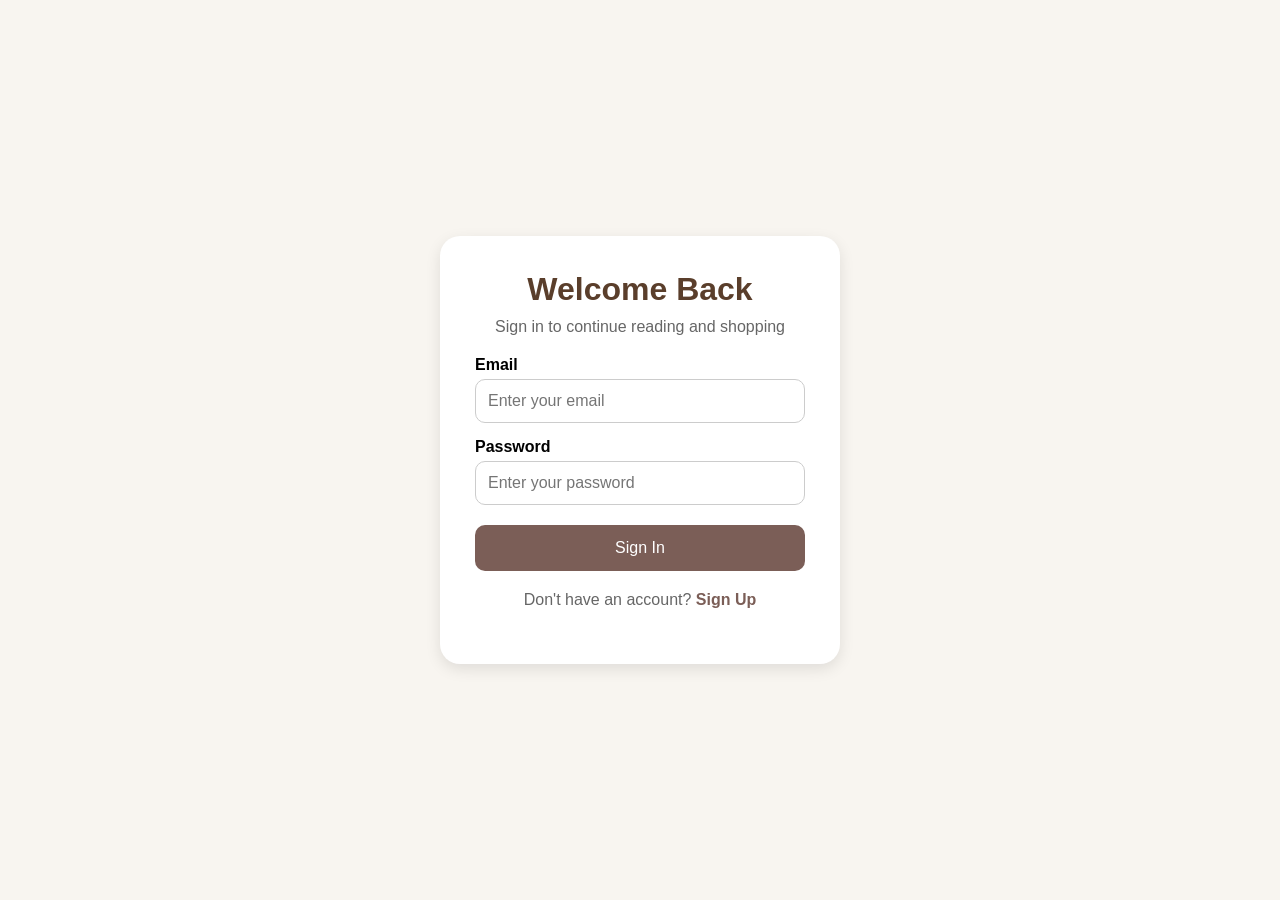
==== Sign in.html @ e0cd0b1d "Add files via upload" ====
<!DOCTYPE html>
<html lang="en">
<head>
    <meta charset="UTF-8">
    <meta name="viewport" content="width=device-width, initial-scale=1.0">
    <title>Sign In</title>
    <link rel="stylesheet" href="Sign in.css">
</head>
<body>

<div class="container">

    <h1>Welcome Back</h1>
    <p>Sign in to continue reading and shopping</p>

    <form>

        <label>Email</label>
        <input type="email" placeholder="Enter your email">

        <label>Password</label>
        <input type="password" placeholder="Enter your password">

        <button type="submit">Sign In</button>

    </form>

    <p class="account">
        Don't have an account?
        <a href="signup.html">Sign Up</a>
    </p>

</div>

</body>
</html>
---- Sign in.css ----
*{
    margin:0;
    padding:0;
    box-sizing:border-box;
}

body{
    font-family: Arial, sans-serif;
    background-color:#f8f5f0;
    display:flex;
    justify-content:center;
    align-items:center;
    min-height:100vh;
}

.container{
    background:white;
    width:400px;
    padding:35px;
    border-radius:20px;
    box-shadow:0 5px 15px rgba(0,0,0,0.1);
}

.container h1{
    text-align:center;
    color:#5a3e2b;
    margin-bottom:10px;
}

.container p{
    text-align:center;
    color:#666;
    margin-bottom:20px;
}

label{
    display:block;
    margin-top:15px;
    margin-bottom:5px;
    font-weight:bold;
}

input{
    width:100%;
    padding:12px;
    border:1px solid #ccc;
    border-radius:10px;
    font-size:16px;
}

button{
    width:100%;
    padding:14px;
    margin-top:20px;
    border:none;
    border-radius:10px;
    background:#7b5e57;
    color:white;
    font-size:16px;
    cursor:pointer;
}

button:hover{
    background:#5a3e2b;
}

.account{
    margin-top:20px;
}

.account a{
    text-decoration:none;
    color:#7b5e57;
    font-weight:bold;
}

@media(max-width:500px){
    .container{
        width:90%;
    }
}
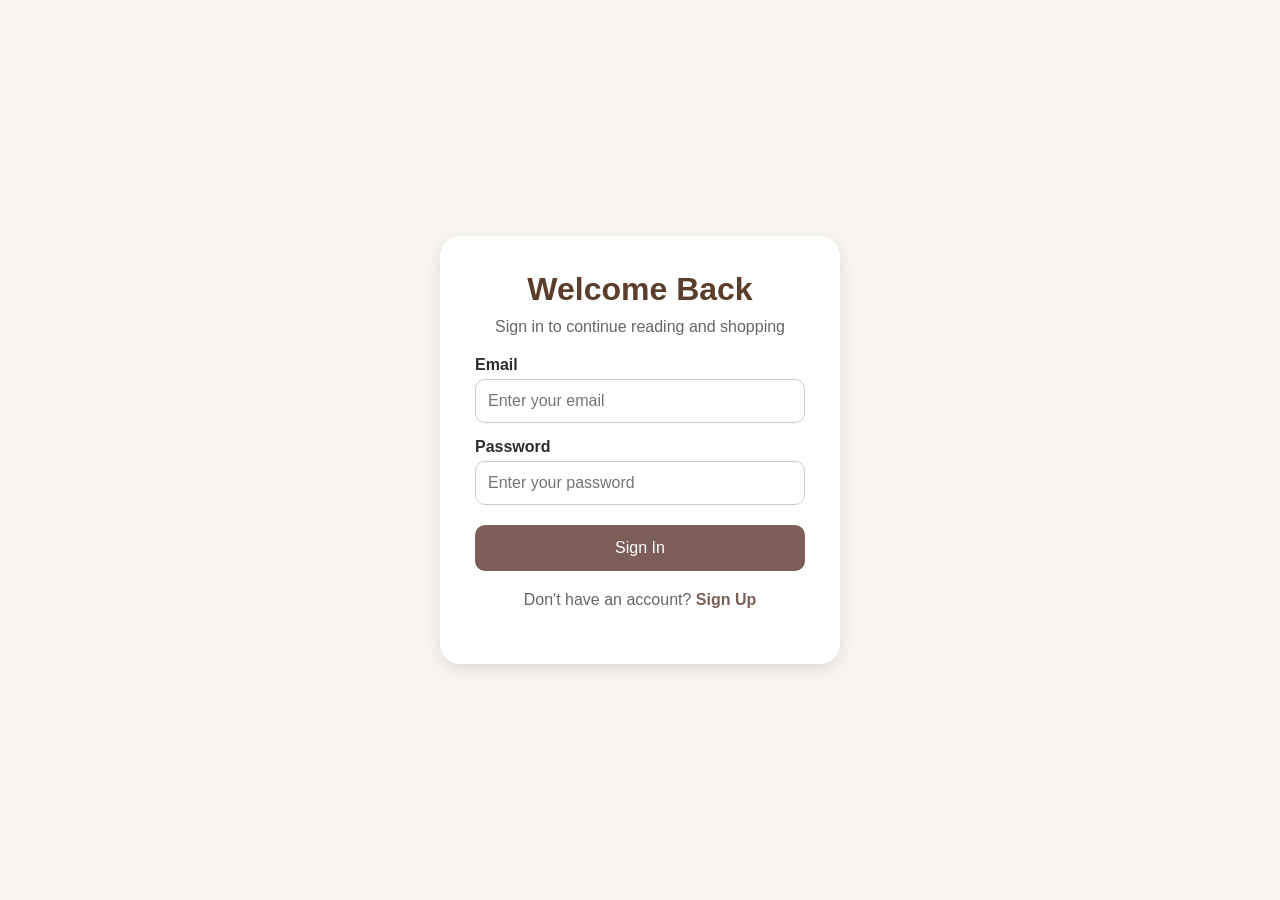
==== commit 26ae12b4: "Add files via upload" ====
--- a/Sign in.html
+++ b/Sign in.html
@@ -6,6 +6,8 @@
     <meta name="viewport" content="width=device-width, initial-scale=1.0">
     <title>Sign In</title>
     <link rel="stylesheet" href="Sign in.css">
+    <link rel="stylesheet" href="style.css">
+</head>
 </head>
 <body>
 
@@ -28,7 +30,7 @@
 
     <p class="account">
         Don't have an account?
-        <a href="signup.html">Sign Up</a>
+        <a href="Sign up.html">Sign Up</a>
     </p>
 
 </div>
--- a/style.css
+++ b/style.css
@@ -0,0 +1,309 @@
+
+*{
+    margin: 0;
+    padding: 0;
+    box-sizing: border-box;
+}
+
+html{
+    scroll-behavior: smooth;
+}
+
+body{
+    font-family: Arial, sans-serif;
+    background-color: #f8f5f0;
+    color: #2d2d2d;
+}
+
+/* Navbar */
+
+header{
+    display: flex;
+    justify-content: space-between;
+    align-items: center;
+    padding: 20px 60px;
+    background-color: #fff;
+    box-shadow: 0 2px 10px rgba(0,0,0,0.08);
+   
+}
+
+.logo h1{
+    color: #5a3e2b;
+}
+
+nav a{
+    text-decoration: none;
+    margin: 0 15px;
+    color: #333;
+    font-weight: 600;
+}
+
+nav a:hover{
+    color: #7b5e57;
+}
+
+.auth{
+    display: flex;
+    gap: 10px;
+}
+
+.btn{
+    background-color: #7b5e57;
+    color: white;
+    border: none;
+    padding: 10px 18px;
+    border-radius: 8px;
+    cursor: pointer;
+    text-decoration: none;
+    display: inline-block;
+}
+
+.btn-outline{
+    background-color: transparent;
+    border: 1px solid #7b5e57;
+    color: #7b5e57;
+    padding: 10px 18px;
+    border-radius: 8px;
+    cursor: pointer;
+    text-decoration: none;
+    display: inline-block;
+}
+
+/* Search */
+
+.img{
+
+     background-image: url(image.jpeg);
+    background-size: cover;
+    background-position: center;
+    background-repeat: no-repeat;  
+
+}
+
+.search{
+    display: flex;
+    justify-content: center;
+    padding: 30px;
+}
+
+.search input{
+    width: 60%;
+    padding: 15px;
+    border: none;
+    border-radius: 30px;
+    box-shadow: 0 2px 8px rgba(0,0,0,0.1);
+    font-size: 16px;
+}
+
+/* Hero */
+
+.hero{
+    display: flex;
+    justify-content: space-between;
+    align-items: center;
+    padding: 120px;
+}
+
+.hero-text{
+    width: 45%;
+}
+
+.hero-text h2{
+    font-size: 60px;
+    color: #3e2f24;
+    margin-bottom: 20px;
+}
+
+.hero-text p{
+    font-size: 20px;
+    line-height: 1.8;
+    margin-bottom: 25px;
+}
+
+.browse-btn{
+    background-color: #7b5e57;
+    color: white;
+    border: none;
+    padding: 15px 30px;
+    border-radius: 10px;
+    cursor: pointer;
+    font-size: 16px;
+}
+
+
+
+/* Categories */
+
+.categories{
+    padding: 60px;
+}
+
+.categories h2{
+    margin-bottom: 25px;
+    text-align: center;
+}
+
+.category-container{
+    display: flex;
+    flex-wrap: wrap;
+    gap: 20px;
+    text-align: center;
+    justify-content: center;
+}
+
+.category-card{
+    background-color: white;
+    padding: 20px;
+    width: 180px;
+    text-align: center;
+    border-radius: 15px;
+    box-shadow: 0 3px 10px rgba(0,0,0,0.08);
+
+    
+}
+
+.category-card:hover{
+    transform: translateY(-5px);
+    transition: .3s;
+}
+
+/* Books */
+
+.books{
+    padding: 60px;
+}
+
+.books h2{
+    margin-bottom: 30px;
+    text-align: center;
+}
+
+.book-container{
+    display: flex;
+    justify-content: center;
+    gap: 25px;
+    flex-wrap: wrap;
+}
+
+.card{
+    width: 300px;
+    background-color: white;
+    border-radius: 20px;
+    overflow: hidden;
+    box-shadow: 0 4px 15px rgba(0,0,0,0.08);
+    transition: .3s;
+}
+
+.card:hover{
+    transform: translateY(-10px);
+}
+
+.card img{
+    width: 100%;
+    height: 380px;
+    object-fit: cover;
+    
+
+}
+
+.card h3{
+    padding: 15px;
+    text-align: center;
+}
+
+.card p{
+    padding: 0 15px 15px;
+    text-align: center;
+}
+
+.buttons{
+    display: flex;
+    justify-content: center;
+    gap: 10px;
+    padding-bottom: 20px;
+}
+
+.buttons a{
+    text-decoration: none;
+    background-color: #7b5e57;
+    color: white;
+    padding: 10px 20px;
+    border-radius: 8px;
+}
+
+.buttons a:hover{
+    background-color: #5a3e2b;
+}
+
+/* Features */
+
+.features{
+    display: flex;
+    justify-content: center;
+    gap: 20px;
+    flex-wrap: wrap;
+    padding: 60px;
+}
+
+.feature{
+    width: 250px;
+    background-color: white;
+    padding: 25px;
+    border-radius: 15px;
+    text-align: center;
+    box-shadow: 0 3px 10px rgba(0,0,0,0.08);
+}
+
+/* Footer */
+
+footer{
+    background-color: #3e2f24;
+    color: white;
+    padding: 50px;
+    display: flex;
+    justify-content: space-around;
+    flex-wrap: wrap;
+}
+
+footer h2,
+footer h3{
+    margin-bottom: 15px;
+}
+
+footer p{
+    margin-bottom: 10px;
+}
+
+/* Responsive */
+
+@media(max-width:768px){
+
+header{
+    flex-direction: column;
+    gap: 20px;
+}
+
+nav{
+    display: flex;
+    flex-wrap: wrap;
+    justify-content: center;
+}
+
+.hero{
+    flex-direction: column;
+    text-align: center;
+}
+
+.hero-text{
+    width: 100%;
+    margin-bottom: 30px;
+}
+
+.hero-image img{
+    width: 100%;
+}
+
+.search input{
+    width: 90%;
+}
+}
